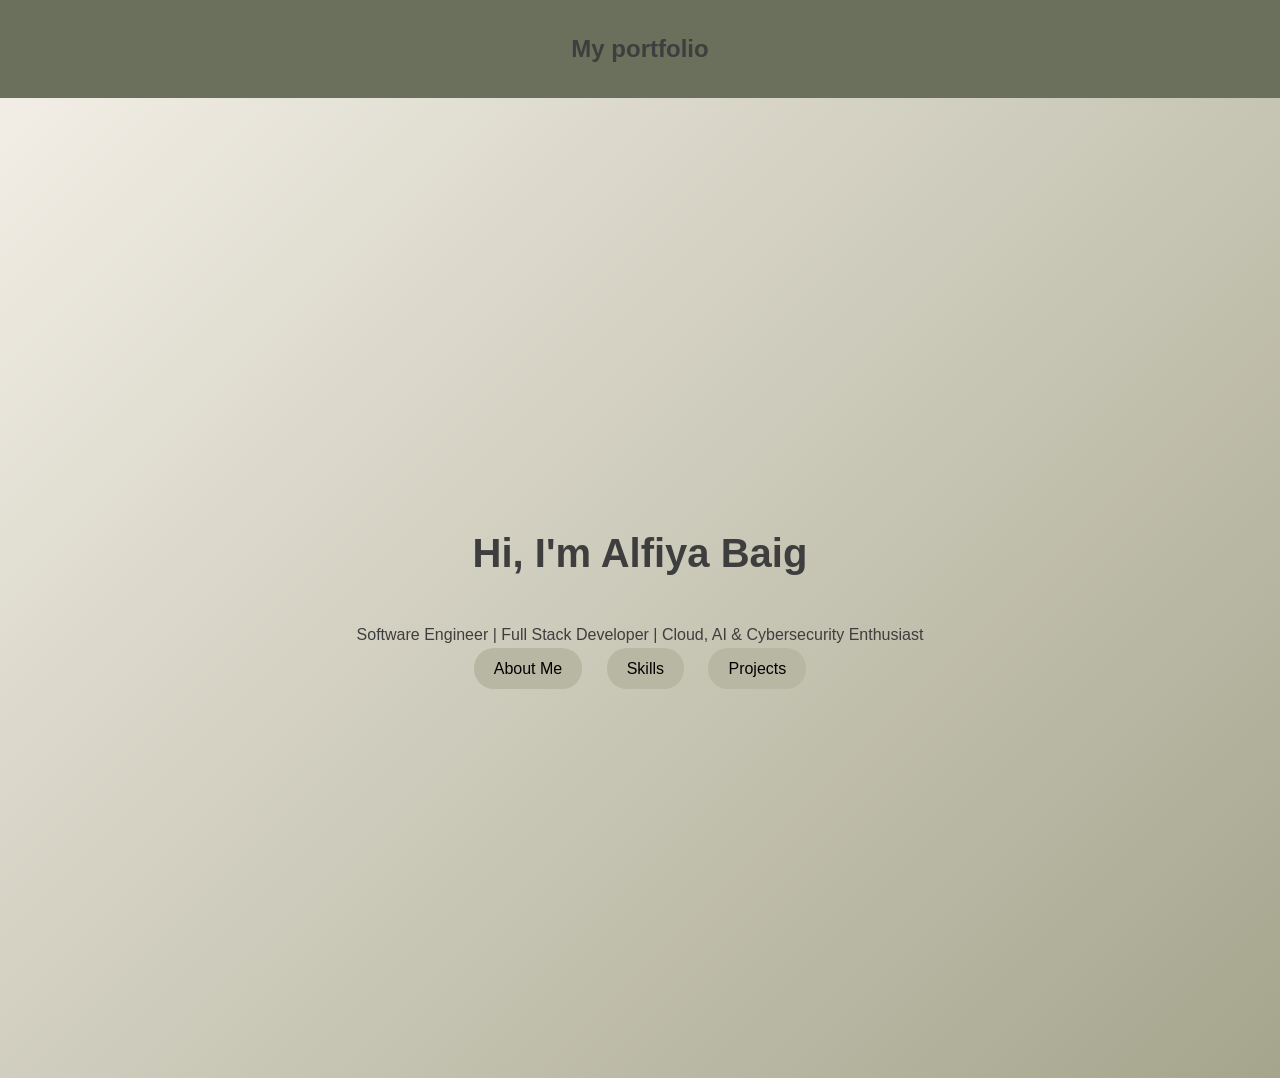
==== index.html @ 7e95692c "First commit" ====
<!DOCTYPE html>
<html lang="en">
<head>
<meta charset="UTF-8">
<meta name="viewport" content="width=device-width, initial-scale=1.0">
<title>Alfiya Baig</title>
<link rel="stylesheet" href="style.css">
</head>

<body class="landing">

<nav>
    <h2>My portfolio</h2>
</nav>

<section class="hero">
    <h1>Hi, I'm Alfiya Baig </h1>
    <p>Software Engineer | Full Stack Developer | Cloud, AI & Cybersecurity Enthusiast</p>

    <div class="buttons">
        <a href="about.html">About Me</a>
        <a href="skills.html">Skills</a>
        <a href="projects.html">Projects</a>
    </div>
</section>

</body>
</html>
---- style.css ----
body {
    margin: 0;
    font-family: Arial;
    background: #f5f1e9; /* beige */
    color: #3e3e3e;
}

/* NAV */
nav {
    background: #6b705c; /* sage green */
    padding: 15px;
    text-align: center;
}

nav a {
    color: white;
    text-decoration: none;
}

/* HERO */
.landing {
    background: linear-gradient(135deg, #f5f1e9, #a5a58d);
}

.hero {
    height: 100vh;
    display: flex;
    flex-direction: column;
    justify-content: center;
    align-items: center;
    text-align: center;

    color: #3e3e3e;
}

.hero h1 {
    font-size: 40px;
}

/* BUTTONS */
.buttons a {
    background: #b7b7a4;
    color: black;
    padding: 12px 20px;
    margin: 10px;
    border-radius: 20px;
    text-decoration: none;
}

/* SECTIONS */
section {
    padding: 40px;
}

/* CARDS */
.card {
    background: #ffe8d6; /* soft brown */
    padding: 20px;
    margin: 15px;
    border-radius: 10px;
}

/* RESPONSIVE */
@media (max-width: 768px) {
    .hero h1 {
        font-size: 24px;
    }
}
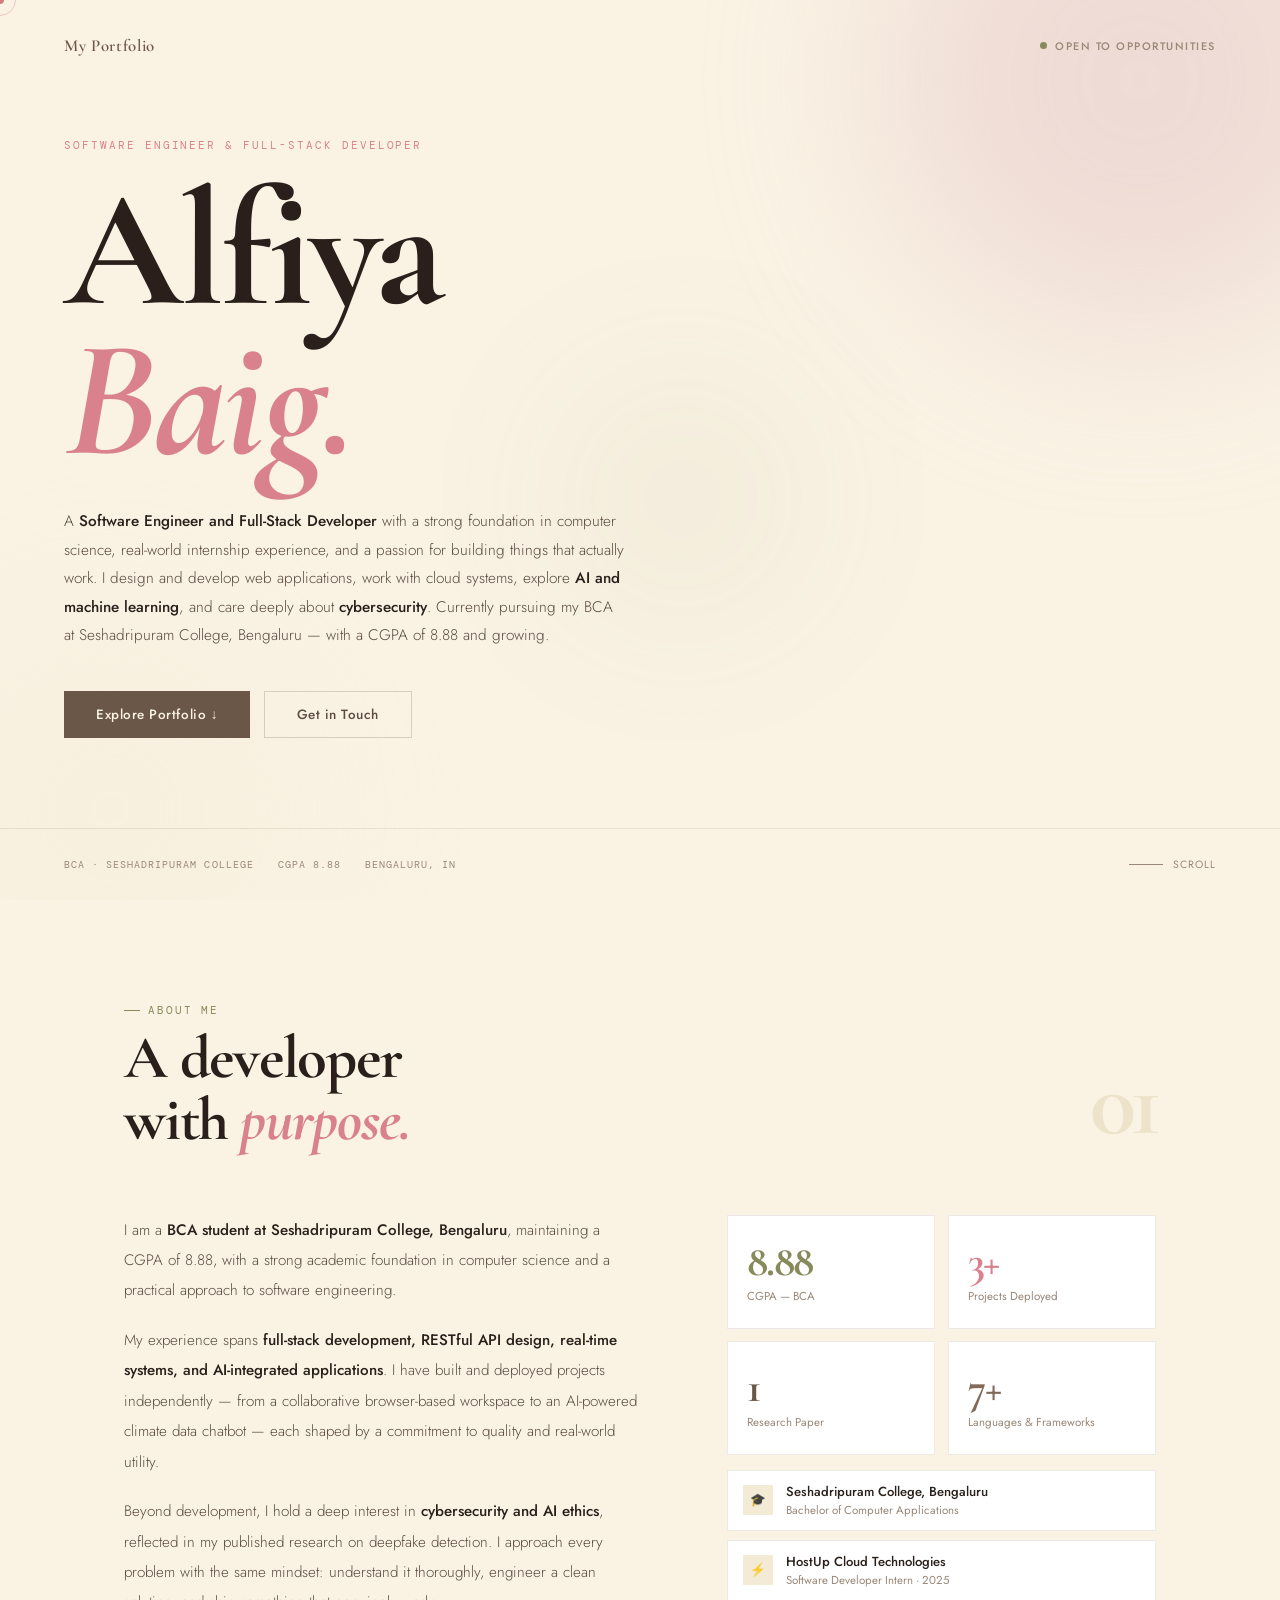
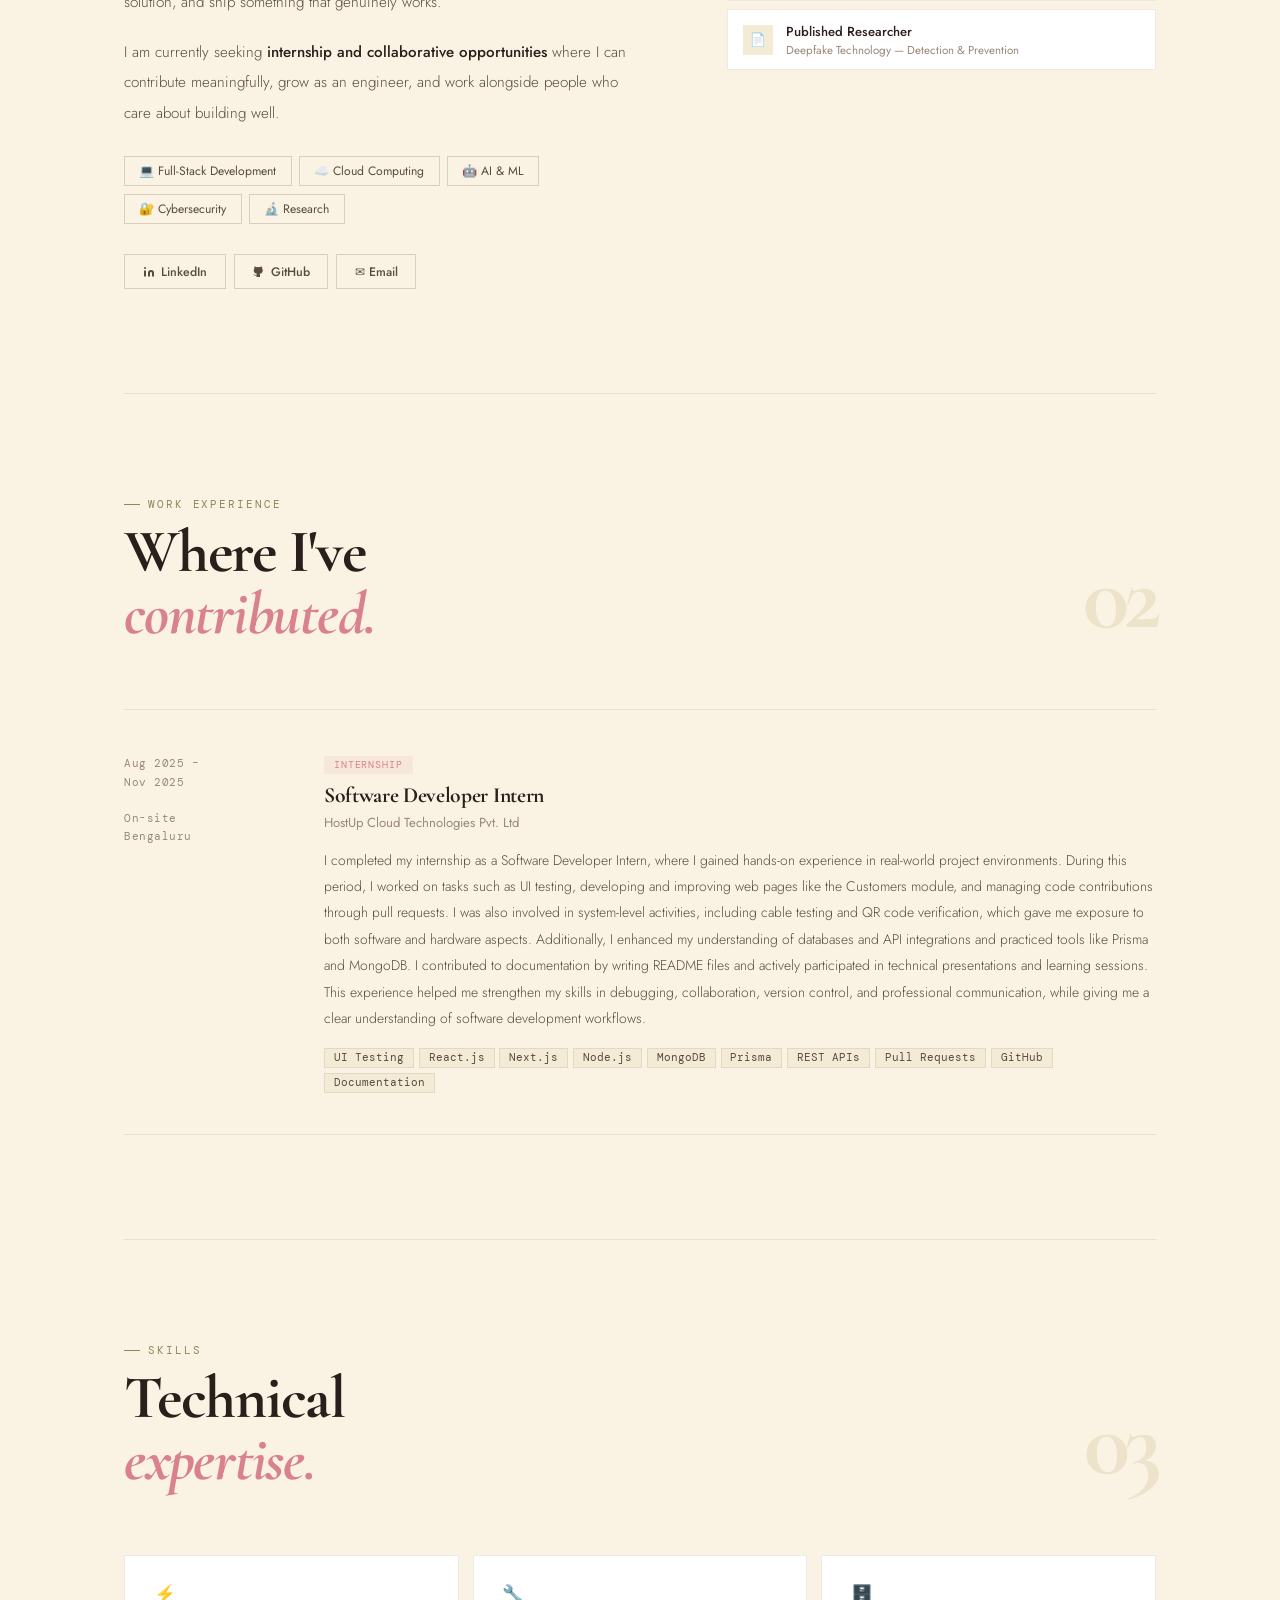
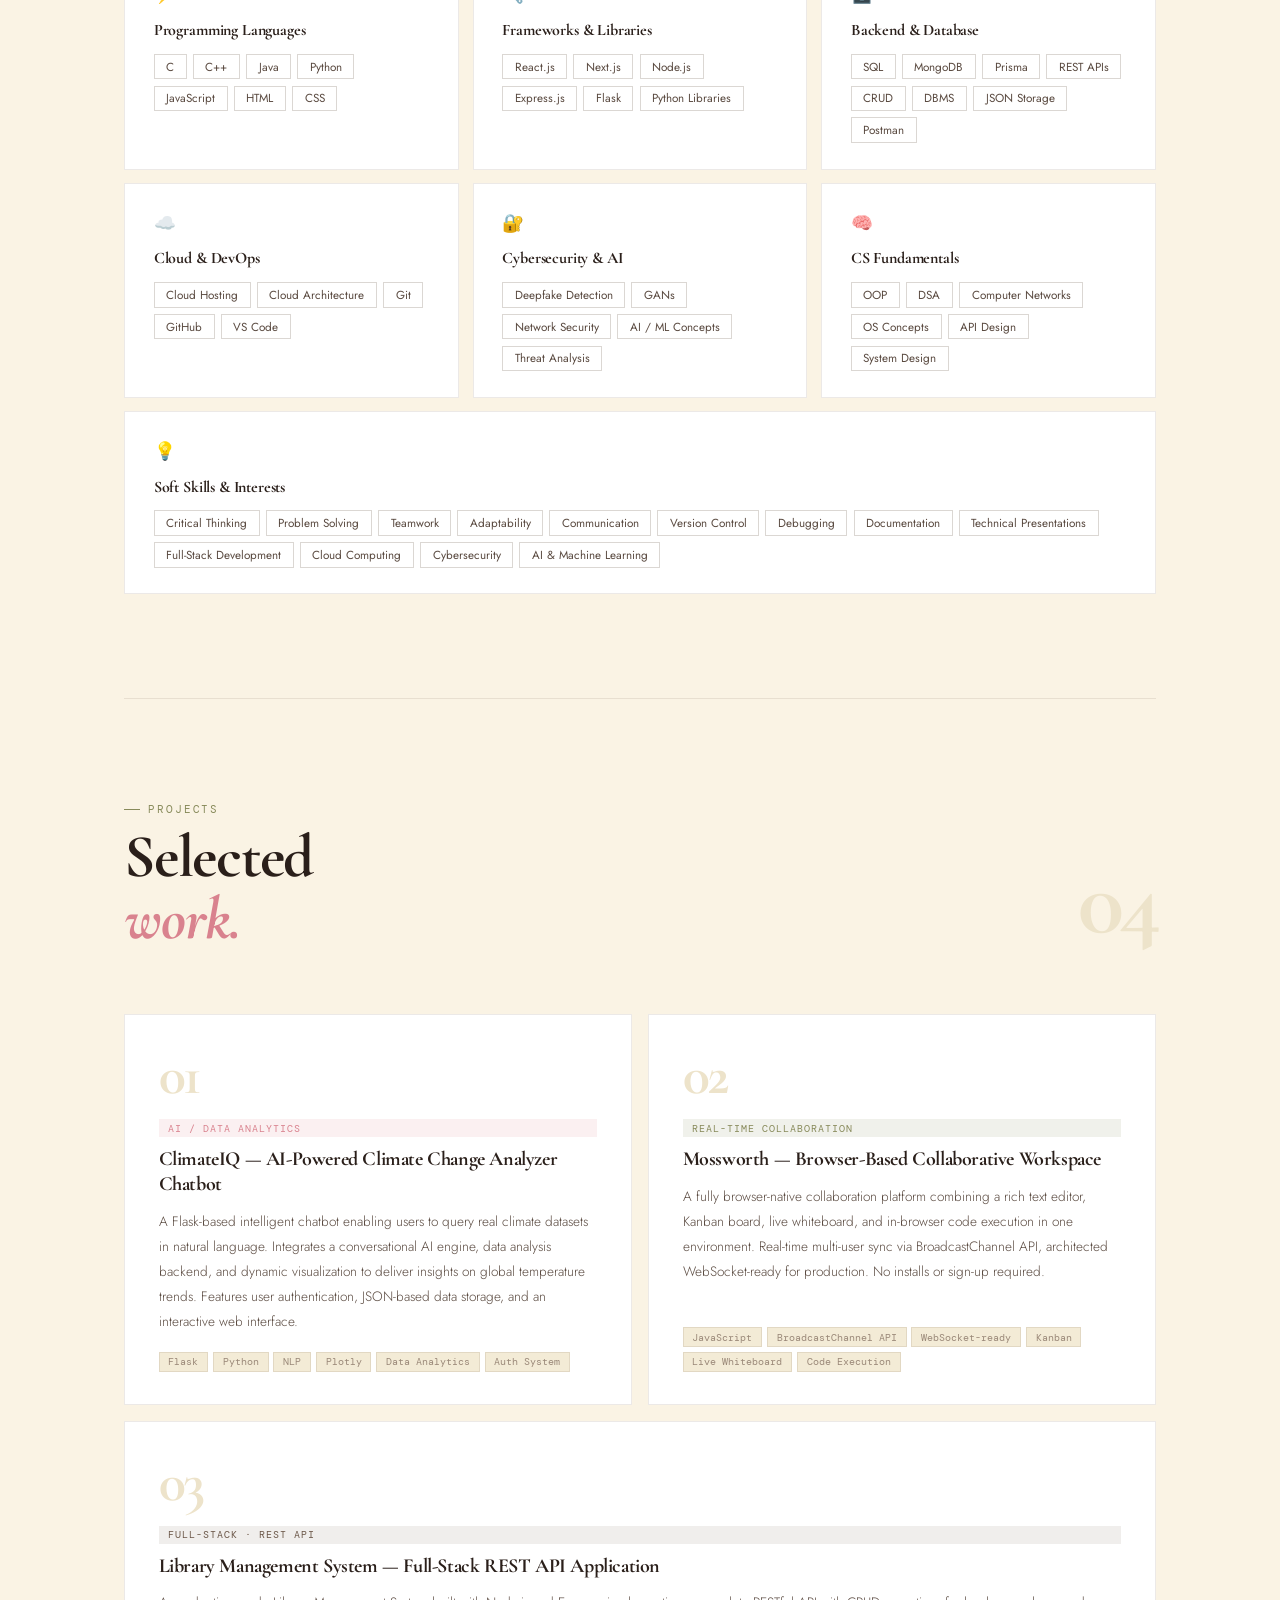
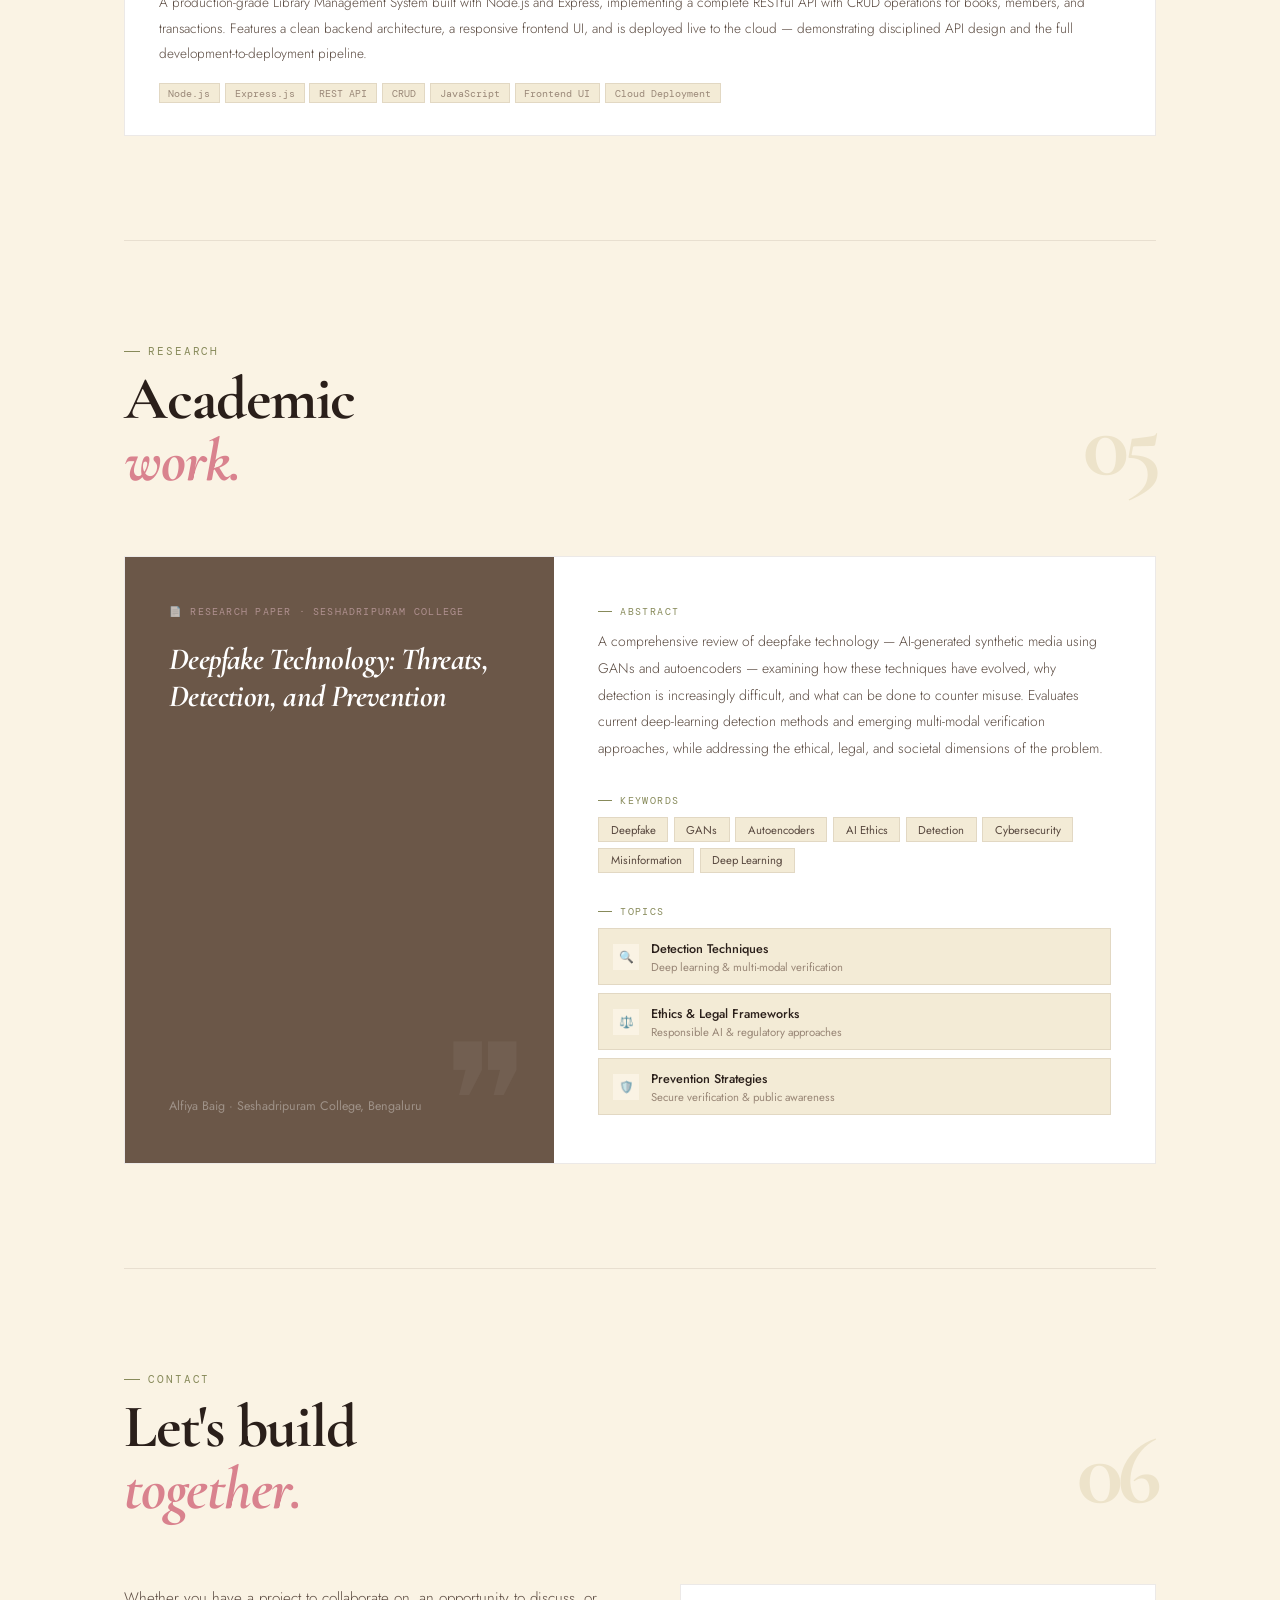
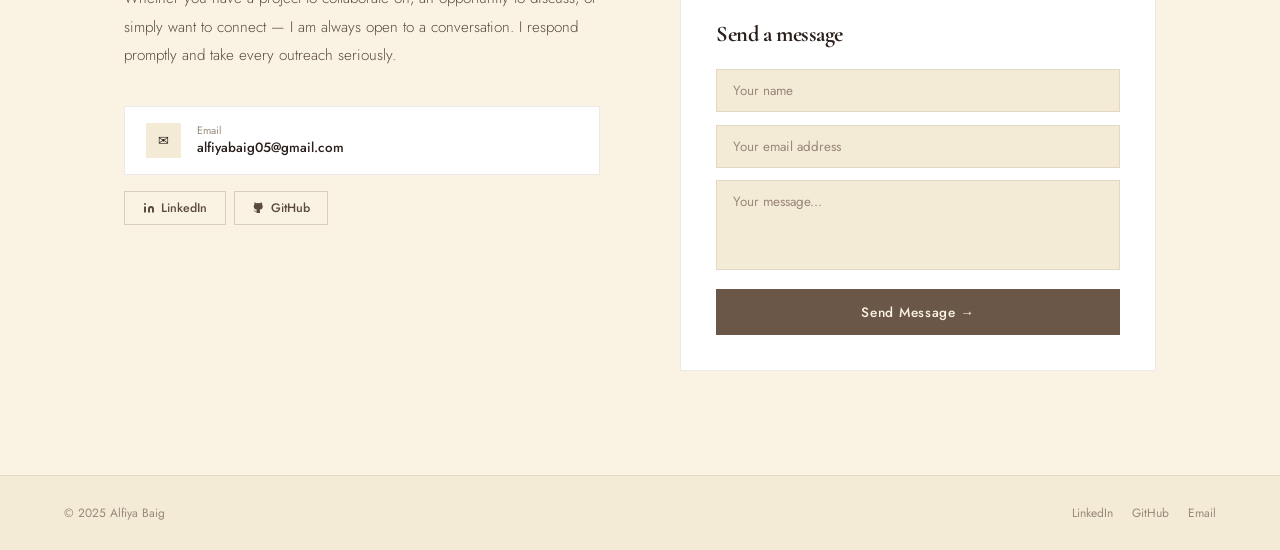
==== commit 7e379db8: "Update portfolio with new design" ====
--- a/index.html
+++ b/index.html
@@ -3,26 +3,381 @@
 <head>
 <meta charset="UTF-8">
 <meta name="viewport" content="width=device-width, initial-scale=1.0">
-<title>Alfiya Baig</title>
+<title>Alfiya Baig — Portfolio</title>
+<link href="https://fonts.googleapis.com/css2?family=Cormorant+Garamond:ital,wght@0,300;0,400;0,600;0,700;1,300;1,400;1,600&family=Jost:wght@300;400;500;600&family=DM+Mono:wght@400;500&display=swap" rel="stylesheet">
 <link rel="stylesheet" href="style.css">
+
 </head>
-
-<body class="landing">
-
-<nav>
-    <h2>My portfolio</h2>
+<body>
+
+<div id="cur"></div>
+<div id="cur-ring"></div>
+
+<!-- ════ LANDING ════ -->
+<section id="landing">
+  <div class="blob b1"></div>
+  <div class="blob b2"></div>
+  <div class="blob b3"></div>
+
+  <div class="land-bar">
+    <a href="#landing" class="land-logo">My Portfolio</a>
+    <div class="land-status"><span class="sdot"></span> Open to opportunities</div>
+  </div>
+
+  <div class="land-inner">
+    <div class="hero-eyebrow">Software Engineer &amp; Full-Stack Developer</div>
+
+    <h1 class="hero-name">
+      Alfiya<br><span class="it">Baig.</span>
+    </h1>
+
+    <p class="hero-intro">
+      A <strong>Software Engineer and Full-Stack Developer</strong> with a strong foundation in computer science, real-world internship experience, and a passion for building things that actually work. I design and develop web applications, work with cloud systems, explore <strong>AI and machine learning</strong>, and care deeply about <strong>cybersecurity</strong>. Currently pursuing my BCA at Seshadripuram College, Bengaluru — with a CGPA of 8.88 and growing.
+    </p>
+
+    <div class="hero-ctas">
+      <a href="#about" class="cta-fill">Explore Portfolio ↓</a>
+      <a href="#contact" class="cta-line">Get in Touch</a>
+    </div>
+  </div>
+
+  <div class="land-bottom">
+    <div class="lb-tags">
+      <span class="lb-tag">BCA · Seshadripuram College</span>
+      <span class="lb-tag">CGPA 8.88</span>
+      <span class="lb-tag">Bengaluru, IN</span>
+    </div>
+    <div class="scroll-cue"><div class="sc-line"></div> Scroll</div>
+  </div>
+</section>
+
+<!-- ════ NAV ════ -->
+<nav id="nav">
+  <a href="#landing" class="nav-logo">Alfiya <em>Baig</em></a>
+  <ul class="nav-ul">
+    <li><a href="#about">About</a></li>
+    <li><a href="#experience">Experience</a></li>
+    <li><a href="#skills">Skills</a></li>
+    <li><a href="#projects">Projects</a></li>
+    <li><a href="#research">Research</a></li>
+    <li><a href="#contact">Contact</a></li>
+  </ul>
 </nav>
 
-<section class="hero">
-    <h1>Hi, I'm Alfiya Baig </h1>
-    <p>Software Engineer | Full Stack Developer | Cloud, AI & Cybersecurity Enthusiast</p>
-
-    <div class="buttons">
-        <a href="about.html">About Me</a>
-        <a href="skills.html">Skills</a>
-        <a href="projects.html">Projects</a>
-    </div>
-</section>
+<div class="page">
+
+<!-- ── ABOUT ── -->
+<div class="wrap" id="about">
+  <div class="sh">
+    <div><div class="sh-tag">About Me</div><h2 class="sh-title rv">A developer<br>with <em>purpose.</em></h2></div>
+    <div class="sh-n rv d1">01</div>
+  </div>
+  <div class="about-grid">
+    <div class="rv d1">
+      <div class="about-text">
+        <p>I am a <strong>BCA student at Seshadripuram College, Bengaluru</strong>, maintaining a CGPA of 8.88, with a strong academic foundation in computer science and a practical approach to software engineering.</p>
+        <p>My experience spans <strong>full-stack development, RESTful API design, real-time systems, and AI-integrated applications</strong>. I have built and deployed projects independently — from a collaborative browser-based workspace to an AI-powered climate data chatbot — each shaped by a commitment to quality and real-world utility.</p>
+        <p>Beyond development, I hold a deep interest in <strong>cybersecurity and AI ethics</strong>, reflected in my published research on deepfake detection. I approach every problem with the same mindset: understand it thoroughly, engineer a clean solution, and ship something that genuinely works.</p>
+        <p>I am currently seeking <strong>internship and collaborative opportunities</strong> where I can contribute meaningfully, grow as an engineer, and work alongside people who care about building well.</p>
+      </div>
+      <div class="pill-row">
+        <span class="pill">💻 Full-Stack Development</span>
+        <span class="pill">☁️ Cloud Computing</span>
+        <span class="pill">🤖 AI &amp; ML</span>
+        <span class="pill">🔐 Cybersecurity</span>
+        <span class="pill">🔬 Research</span>
+      </div>
+      <div class="soc">
+        <a href="https://www.linkedin.com/in/alfiya-baig-411406347" target="_blank" rel="noopener">
+          <svg width="12" height="12" viewBox="0 0 24 24" fill="currentColor"><path d="M16 8a6 6 0 016 6v7h-4v-7a2 2 0 00-2-2 2 2 0 00-2 2v7h-4v-7a6 6 0 016-6zM2 9h4v12H2z"/><circle cx="4" cy="4" r="2"/></svg>
+          LinkedIn
+        </a>
+        <a href="https://github.com/alfiyabaig29" target="_blank" rel="noopener">
+          <svg width="12" height="12" viewBox="0 0 24 24" fill="currentColor"><path d="M9 19c-5 1.5-5-2.5-7-3m14 6v-3.87a3.37 3.37 0 00-.94-2.61c3.14-.35 6.44-1.54 6.44-7A5.44 5.44 0 0020 4.77 5.07 5.07 0 0019.91 1S18.73.65 16 2.48a13.38 13.38 0 00-7 0C6.27.65 5.09 1 5.09 1A5.07 5.07 0 005 4.77a5.44 5.44 0 00-1.5 3.78c0 5.42 3.3 6.61 6.44 7A3.37 3.37 0 009 18.13V22"/></svg>
+          GitHub
+        </a>
+        <a href="mailto:alfiyabaig05@gmail.com">✉ Email</a>
+      </div>
+    </div>
+    <div class="rv d2">
+      <div class="stat-grid">
+        <div class="sc"><div class="sc-n c1">8.88</div><div class="sc-l">CGPA — BCA</div></div>
+        <div class="sc"><div class="sc-n c2">3+</div><div class="sc-l">Projects Deployed</div></div>
+        <div class="sc"><div class="sc-n c3">1</div><div class="sc-l">Research Paper</div></div>
+        <div class="sc"><div class="sc-n c4">7+</div><div class="sc-l">Languages &amp; Frameworks</div></div>
+      </div>
+      <div class="info-list">
+        <div class="info-item"><div class="ii-ico">🎓</div><div><div class="ii-t">Seshadripuram College, Bengaluru</div><div class="ii-s">Bachelor of Computer Applications</div></div></div>
+        <div class="info-item"><div class="ii-ico">⚡</div><div><div class="ii-t">HostUp Cloud Technologies</div><div class="ii-s">Software Developer Intern · 2025</div></div></div>
+        <div class="info-item"><div class="ii-ico">📄</div><div><div class="ii-t">Published Researcher</div><div class="ii-s">Deepfake Technology — Detection &amp; Prevention</div></div></div>
+      </div>
+    </div>
+  </div>
+</div>
+
+<div class="hr"><div class="hr-line"></div></div>
+
+<!-- ── EXPERIENCE ── -->
+<div class="wrap" id="experience">
+  <div class="sh">
+    <div><div class="sh-tag">Work Experience</div><h2 class="sh-title rv">Where I've<br><em>contributed.</em></h2></div>
+    <div class="sh-n rv d1">02</div>
+  </div>
+  <div class="exp-list">
+    <div class="exp rv d1">
+      <div class="exp-date">Aug 2025 –<br>Nov 2025<br><br>On-site<br>Bengaluru</div>
+      <div>
+        <span class="exp-badge">Internship</span>
+        <div class="exp-title">Software Developer Intern</div>
+        <div class="exp-co">HostUp Cloud Technologies Pvt. Ltd</div>
+        <p class="exp-desc">I completed my internship as a Software Developer Intern, where I gained hands-on experience in real-world project environments. During this period, I worked on tasks such as UI testing, developing and improving web pages like the Customers module, and managing code contributions through pull requests. I was also involved in system-level activities, including cable testing and QR code verification, which gave me exposure to both software and hardware aspects. Additionally, I enhanced my understanding of databases and API integrations and practiced tools like Prisma and MongoDB. I contributed to documentation by writing README files and actively participated in technical presentations and learning sessions. This experience helped me strengthen my skills in debugging, collaboration, version control, and professional communication, while giving me a clear understanding of software development workflows.</p>
+        <div class="exp-tags">
+          <span class="etag">UI Testing</span><span class="etag">React.js</span>
+          <span class="etag">Next.js</span><span class="etag">Node.js</span>
+          <span class="etag">MongoDB</span><span class="etag">Prisma</span>
+          <span class="etag">REST APIs</span><span class="etag">Pull Requests</span>
+          <span class="etag">GitHub</span><span class="etag">Documentation</span>
+        </div>
+      </div>
+    </div>
+  </div>
+</div>
+
+<div class="hr"><div class="hr-line"></div></div>
+
+<!-- ── SKILLS — bento ── -->
+<div class="wrap" id="skills">
+  <div class="sh">
+    <div><div class="sh-tag">Skills</div><h2 class="sh-title rv">Technical<br><em>expertise.</em></h2></div>
+    <div class="sh-n rv d1">03</div>
+  </div>
+
+  <div class="skills-bento rv d1">
+
+    <div class="sk-card a1">
+      <span class="sk-ico2">⚡</span>
+      <div class="sk-nm2">Programming Languages</div>
+      <div class="sk-pills2">
+        <span class="skp2">C</span><span class="skp2">C++</span><span class="skp2">Java</span>
+        <span class="skp2">Python</span><span class="skp2">JavaScript</span>
+        <span class="skp2">HTML</span><span class="skp2">CSS</span>
+      </div>
+    </div>
+
+    <div class="sk-card a2">
+      <span class="sk-ico2">🔧</span>
+      <div class="sk-nm2">Frameworks &amp; Libraries</div>
+      <div class="sk-pills2">
+        <span class="skp2">React.js</span><span class="skp2">Next.js</span>
+        <span class="skp2">Node.js</span><span class="skp2">Express.js</span>
+        <span class="skp2">Flask</span><span class="skp2">Python Libraries</span>
+      </div>
+    </div>
+
+    <div class="sk-card a3">
+      <span class="sk-ico2">🗄️</span>
+      <div class="sk-nm2">Backend &amp; Database</div>
+      <div class="sk-pills2">
+        <span class="skp2">SQL</span><span class="skp2">MongoDB</span>
+        <span class="skp2">Prisma</span><span class="skp2">REST APIs</span>
+        <span class="skp2">CRUD</span><span class="skp2">DBMS</span>
+        <span class="skp2">JSON Storage</span><span class="skp2">Postman</span>
+      </div>
+    </div>
+
+    <div class="sk-card a4">
+      <span class="sk-ico2">☁️</span>
+      <div class="sk-nm2">Cloud &amp; DevOps</div>
+      <div class="sk-pills2">
+        <span class="skp2">Cloud Hosting</span>
+        <span class="skp2">Cloud Architecture</span>
+        <span class="skp2">Git</span><span class="skp2">GitHub</span>
+        <span class="skp2">VS Code</span>
+      </div>
+    </div>
+
+    <div class="sk-card a5">
+      <span class="sk-ico2">🔐</span>
+      <div class="sk-nm2">Cybersecurity &amp; AI</div>
+      <div class="sk-pills2">
+        <span class="skp2">Deepfake Detection</span>
+        <span class="skp2">GANs</span>
+        <span class="skp2">Network Security</span>
+        <span class="skp2">AI / ML Concepts</span>
+        <span class="skp2">Threat Analysis</span>
+      </div>
+    </div>
+
+    <div class="sk-card a6">
+      <span class="sk-ico2">🧠</span>
+      <div class="sk-nm2">CS Fundamentals</div>
+      <div class="sk-pills2">
+        <span class="skp2">OOP</span><span class="skp2">DSA</span>
+        <span class="skp2">Computer Networks</span>
+        <span class="skp2">OS Concepts</span>
+        <span class="skp2">API Design</span>
+        <span class="skp2">System Design</span>
+      </div>
+    </div>
+
+    <div class="sk-card a7 wide3">
+      <span class="sk-ico2">💡</span>
+      <div class="sk-nm2">Soft Skills &amp; Interests</div>
+      <div class="sk-pills2">
+        <span class="skp2">Critical Thinking</span>
+        <span class="skp2">Problem Solving</span>
+        <span class="skp2">Teamwork</span>
+        <span class="skp2">Adaptability</span>
+        <span class="skp2">Communication</span>
+        <span class="skp2">Version Control</span>
+        <span class="skp2">Debugging</span>
+        <span class="skp2">Documentation</span>
+        <span class="skp2">Technical Presentations</span>
+        <span class="skp2">Full-Stack Development</span>
+        <span class="skp2">Cloud Computing</span>
+        <span class="skp2">Cybersecurity</span>
+        <span class="skp2">AI &amp; Machine Learning</span>
+      </div>
+    </div>
+
+  </div>
+</div>
+
+<div class="hr"><div class="hr-line"></div></div>
+
+<!-- ── PROJECTS ── -->
+<div class="wrap" id="projects">
+  <div class="sh">
+    <div><div class="sh-tag">Projects</div><h2 class="sh-title rv">Selected<br><em>work.</em></h2></div>
+    <div class="sh-n rv d1">04</div>
+  </div>
+  <div class="proj-grid">
+
+    <div class="proj-card p1 rv d1">
+      <div class="proj-num">01</div>
+      <span class="proj-badge pb-ai">AI / Data Analytics</span>
+      <div class="proj-title">ClimateIQ — AI-Powered Climate Change Analyzer Chatbot</div>
+      <p class="proj-desc">A Flask-based intelligent chatbot enabling users to query real climate datasets in natural language. Integrates a conversational AI engine, data analysis backend, and dynamic visualization to deliver insights on global temperature trends. Features user authentication, JSON-based data storage, and an interactive web interface.</p>
+      <div class="proj-techs">
+        <span class="ptag">Flask</span><span class="ptag">Python</span><span class="ptag">NLP</span>
+        <span class="ptag">Plotly</span><span class="ptag">Data Analytics</span><span class="ptag">Auth System</span>
+      </div>
+    </div>
+
+    <div class="proj-card p2 rv d2">
+      <div class="proj-num">02</div>
+      <span class="proj-badge pb-col">Real-Time Collaboration</span>
+      <div class="proj-title">Mossworth — Browser-Based Collaborative Workspace</div>
+      <p class="proj-desc">A fully browser-native collaboration platform combining a rich text editor, Kanban board, live whiteboard, and in-browser code execution in one environment. Real-time multi-user sync via BroadcastChannel API, architected WebSocket-ready for production. No installs or sign-up required.</p>
+      <div class="proj-techs">
+        <span class="ptag">JavaScript</span><span class="ptag">BroadcastChannel API</span>
+        <span class="ptag">WebSocket-ready</span><span class="ptag">Kanban</span>
+        <span class="ptag">Live Whiteboard</span><span class="ptag">Code Execution</span>
+      </div>
+    </div>
+
+    <div class="proj-card p3 full rv d3">
+      <div class="proj-num">03</div>
+      <span class="proj-badge pb-full">Full-Stack · REST API</span>
+      <div class="proj-title">Library Management System — Full-Stack REST API Application</div>
+      <p class="proj-desc">A production-grade Library Management System built with Node.js and Express, implementing a complete RESTful API with CRUD operations for books, members, and transactions. Features a clean backend architecture, a responsive frontend UI, and is deployed live to the cloud — demonstrating disciplined API design and the full development-to-deployment pipeline.</p>
+      <div class="proj-techs">
+        <span class="ptag">Node.js</span><span class="ptag">Express.js</span>
+        <span class="ptag">REST API</span><span class="ptag">CRUD</span>
+        <span class="ptag">JavaScript</span><span class="ptag">Frontend UI</span>
+        <span class="ptag">Cloud Deployment</span>
+      </div>
+    </div>
+
+  </div>
+</div>
+
+<div class="hr"><div class="hr-line"></div></div>
+
+<!-- ── RESEARCH ── -->
+<div class="wrap" id="research">
+  <div class="sh">
+    <div><div class="sh-tag">Research</div><h2 class="sh-title rv">Academic<br><em>work.</em></h2></div>
+    <div class="sh-n rv d1">05</div>
+  </div>
+  <div class="paper rv d1">
+    <div class="paper-l">
+      <div>
+        <div class="p-venue">📄 Research Paper · Seshadripuram College</div>
+        <div class="p-title">Deepfake Technology: Threats, Detection, and Prevention</div>
+      </div>
+      <div class="p-auth">Alfiya Baig · Seshadripuram College, Bengaluru</div>
+    </div>
+    <div class="paper-r">
+      <div class="pr-lbl">Abstract</div>
+      <p class="pr-abs">A comprehensive review of deepfake technology — AI-generated synthetic media using GANs and autoencoders — examining how these techniques have evolved, why detection is increasingly difficult, and what can be done to counter misuse. Evaluates current deep-learning detection methods and emerging multi-modal verification approaches, while addressing the ethical, legal, and societal dimensions of the problem.</p>
+      <div class="pr-lbl">Keywords</div>
+      <div class="pr-kws">
+        <span class="pkw">Deepfake</span><span class="pkw">GANs</span>
+        <span class="pkw">Autoencoders</span><span class="pkw">AI Ethics</span>
+        <span class="pkw">Detection</span><span class="pkw">Cybersecurity</span>
+        <span class="pkw">Misinformation</span><span class="pkw">Deep Learning</span>
+      </div>
+      <div class="pr-lbl">Topics</div>
+      <div class="topics">
+        <div class="topic"><div class="topic-ico">🔍</div><div><div class="topic-t">Detection Techniques</div><div class="topic-s">Deep learning &amp; multi-modal verification</div></div></div>
+        <div class="topic"><div class="topic-ico">⚖️</div><div><div class="topic-t">Ethics &amp; Legal Frameworks</div><div class="topic-s">Responsible AI &amp; regulatory approaches</div></div></div>
+        <div class="topic"><div class="topic-ico">🛡️</div><div><div class="topic-t">Prevention Strategies</div><div class="topic-s">Secure verification &amp; public awareness</div></div></div>
+      </div>
+    </div>
+  </div>
+</div>
+
+<div class="hr"><div class="hr-line"></div></div>
+
+<!-- ── CONTACT ── -->
+<div class="wrap" id="contact">
+  <div class="sh">
+    <div><div class="sh-tag">Contact</div><h2 class="sh-title rv">Let's build<br><em>together.</em></h2></div>
+    <div class="sh-n rv d1">06</div>
+  </div>
+  <div class="contact-split">
+    <div class="rv d1">
+      <p class="c-intro">Whether you have a project to collaborate on, an opportunity to discuss, or simply want to connect — I am always open to a conversation. I respond promptly and take every outreach seriously.</p>
+      <div class="c-ebox"><div class="cico">✉</div><div><div class="c-lbl">Email</div><div class="c-val">alfiyabaig05@gmail.com</div></div></div>
+      <div class="soc" style="margin-top:0">
+        <a href="https://www.linkedin.com/in/alfiya-baig-411406347" target="_blank" rel="noopener">
+          <svg width="12" height="12" viewBox="0 0 24 24" fill="currentColor"><path d="M16 8a6 6 0 016 6v7h-4v-7a2 2 0 00-2-2 2 2 0 00-2 2v7h-4v-7a6 6 0 016-6zM2 9h4v12H2z"/><circle cx="4" cy="4" r="2"/></svg>
+          LinkedIn
+        </a>
+        <a href="https://github.com/alfiyabaig29" target="_blank" rel="noopener">
+          <svg width="12" height="12" viewBox="0 0 24 24" fill="currentColor"><path d="M9 19c-5 1.5-5-2.5-7-3m14 6v-3.87a3.37 3.37 0 00-.94-2.61c3.14-.35 6.44-1.54 6.44-7A5.44 5.44 0 0020 4.77 5.07 5.07 0 0019.91 1S18.73.65 16 2.48a13.38 13.38 0 00-7 0C6.27.65 5.09 1 5.09 1A5.07 5.07 0 005 4.77a5.44 5.44 0 00-1.5 3.78c0 5.42 3.3 6.61 6.44 7A3.37 3.37 0 009 18.13V22"/></svg>
+          GitHub
+        </a>
+      </div>
+    </div>
+    <div class="cf rv d2">
+      <div class="cf-ttl">Send a message</div>
+      <div class="cf-row"><input class="cfi" type="text" id="cfn" placeholder="Your name"></div>
+      <div class="cf-row"><input class="cfi" type="email" id="cfe" placeholder="Your email address"></div>
+      <div class="cf-row"><textarea class="cfi" id="cfm" placeholder="Your message..."></textarea></div>
+      <button class="btn-send" onclick="
+        const n=document.getElementById('cfn').value;
+        const e=document.getElementById('cfe').value;
+        const m=document.getElementById('cfm').value;
+        window.location.href='mailto:alfiyabaig05@gmail.com?subject=Portfolio Enquiry from '+encodeURIComponent(n)+'&body='+encodeURIComponent(m+'\n\nFrom: '+e);
+      ">Send Message →</button>
+    </div>
+  </div>
+</div>
+
+</div>
+
+<footer>
+  <span>© 2025 Alfiya Baig</span>
+  <div style="display:flex;gap:1.2rem">
+    <a href="https://www.linkedin.com/in/alfiya-baig-411406347" target="_blank" rel="noopener">LinkedIn</a>
+    <a href="https://github.com/alfiyabaig29" target="_blank" rel="noopener">GitHub</a>
+    <a href="mailto:alfiyabaig05@gmail.com">Email</a>
+  </div>
+</footer>
+
+<script src="script.js"></script>
 
 </body>
 </html>
--- a/style.css
+++ b/style.css
@@ -1,68 +1,311 @@
-body {
-    margin: 0;
-    font-family: Arial;
-    background: #f5f1e9; /* beige */
-    color: #3e3e3e;
-}
-
-/* NAV */
-nav {
-    background: #6b705c; /* sage green */
-    padding: 15px;
-    text-align: center;
-}
-
-nav a {
-    color: white;
-    text-decoration: none;
-}
-
-/* HERO */
-.landing {
-    background: linear-gradient(135deg, #f5f1e9, #a5a58d);
-}
-
-.hero {
-    height: 100vh;
-    display: flex;
-    flex-direction: column;
-    justify-content: center;
-    align-items: center;
-    text-align: center;
-
-    color: #3e3e3e;
-}
-
-.hero h1 {
-    font-size: 40px;
-}
-
-/* BUTTONS */
-.buttons a {
-    background: #b7b7a4;
-    color: black;
-    padding: 12px 20px;
-    margin: 10px;
-    border-radius: 20px;
-    text-decoration: none;
-}
-
-/* SECTIONS */
-section {
-    padding: 40px;
-}
-
-/* CARDS */
-.card {
-    background: #ffe8d6; /* soft brown */
-    padding: 20px;
-    margin: 15px;
-    border-radius: 10px;
-}
-
-/* RESPONSIVE */
-@media (max-width: 768px) {
-    .hero h1 {
-        font-size: 24px;
-    }
+*,*::before,*::after{box-sizing:border-box;margin:0;padding:0}
+
+:root{
+  --rose:#d9828e;
+  --blush:#deb8c0;
+  --ivory:#faf3e4;
+  --ivory2:#f3ebd6;
+  --ivory3:#ede3ca;
+  --olive:#878a5a;
+  --olive2:#9d9f6a;
+  --brown:#6b5748;
+  --brown2:#826a5a;
+  --ink:#2a1f1a;
+  --ink2:#5a4a40;
+  --ink3:#9a8878;
+  --bd:rgba(107,87,72,.13);
+  --bd2:rgba(107,87,72,.24);
+  --surface:#ffffff;
+}
+
+html{scroll-behavior:smooth}
+body{font-family:'Jost',sans-serif;background:var(--ivory);color:var(--ink);overflow-x:hidden;cursor:none}
+
+/* ── CURSOR ── */
+#cur{position:fixed;top:0;left:0;width:8px;height:8px;background:var(--rose);border-radius:50%;pointer-events:none;z-index:9999;transform:translate(-50%,-50%);mix-blend-mode:multiply}
+#cur-ring{position:fixed;top:0;left:0;width:32px;height:32px;border:1.5px solid var(--rose);border-radius:50%;pointer-events:none;z-index:9998;transform:translate(-50%,-50%);opacity:.4}
+
+/* ── LANDING ── */
+#landing{
+  min-height:100vh;
+  display:grid;grid-template-rows:1fr auto;
+  background:var(--ivory);position:relative;overflow:hidden;
+}
+.blob{position:absolute;border-radius:50%;pointer-events:none;filter:blur(90px);opacity:.4}
+.b1{width:520px;height:520px;background:var(--blush);top:-180px;right:-120px;animation:bd 16s ease-in-out infinite alternate}
+.b2{width:380px;height:380px;background:var(--ivory2);bottom:-100px;left:-80px;animation:bd 20s ease-in-out infinite alternate-reverse}
+.b3{width:240px;height:240px;background:rgba(135,138,90,.22);top:42%;left:44%;animation:bd 13s ease-in-out infinite alternate}
+@keyframes bd{from{transform:scale(1) translate(0,0)}to{transform:scale(1.1) translate(28px,18px)}}
+
+.land-bar{
+  position:absolute;top:0;left:0;right:0;
+  padding:2.2rem 5vw;
+  display:flex;justify-content:space-between;align-items:center;z-index:10;
+}
+.land-logo{
+  font-family:'Cormorant Garamond',serif;font-weight:600;
+  font-size:1.05rem;color:var(--brown);
+  letter-spacing:.04em;text-decoration:none;
+}
+.land-status{
+  display:flex;align-items:center;gap:.5rem;
+  font-size:.68rem;letter-spacing:.14em;text-transform:uppercase;
+  color:var(--ink3);font-weight:500;
+}
+.sdot{width:7px;height:7px;background:var(--olive);border-radius:50%;animation:sp 2.8s ease infinite}
+@keyframes sp{0%,100%{box-shadow:0 0 0 0 rgba(135,138,90,.55)}50%{box-shadow:0 0 0 7px rgba(135,138,90,0)}}
+
+.land-inner{
+  display:flex;flex-direction:column;
+  justify-content:center;
+  padding:7rem 5vw 4rem;
+  position:relative;z-index:5;
+}
+.hero-eyebrow{
+  font-family:'DM Mono',monospace;font-size:.68rem;
+  letter-spacing:.18em;text-transform:uppercase;
+  color:var(--rose);margin-bottom:1.5rem;
+  animation:up .8s ease .1s both;
+}
+.hero-name{
+  font-family:'Cormorant Garamond',serif;font-weight:700;
+  font-size:clamp(5.5rem,13vw,14rem);
+  line-height:.9;letter-spacing:-.02em;color:var(--ink);
+  margin-bottom:2rem;animation:up .8s ease .25s both;
+}
+.hero-name .it{font-style:italic;color:var(--rose)}
+
+/* hero intro para */
+.hero-intro{
+  max-width:560px;
+  font-size:.96rem;color:var(--ink2);
+  font-weight:300;line-height:1.85;
+  margin-bottom:2.6rem;
+  animation:up .8s ease .4s both;
+}
+.hero-intro strong{color:var(--ink);font-weight:500}
+
+.hero-ctas{display:flex;gap:.85rem;flex-wrap:wrap;animation:up .8s ease .55s both}
+.cta-fill{
+  display:inline-flex;align-items:center;gap:.5rem;
+  padding:.82rem 2rem;background:var(--brown);color:var(--ivory);
+  font-family:'Jost',sans-serif;font-size:.84rem;font-weight:500;
+  letter-spacing:.04em;text-decoration:none;border:none;cursor:pointer;transition:background .22s;
+}
+.cta-fill:hover{background:var(--rose)}
+.cta-line{
+  display:inline-flex;align-items:center;gap:.5rem;
+  padding:.82rem 2rem;background:transparent;color:var(--ink2);
+  font-family:'Jost',sans-serif;font-size:.84rem;font-weight:500;
+  letter-spacing:.04em;text-decoration:none;border:1.5px solid var(--bd2);cursor:pointer;transition:all .22s;
+}
+.cta-line:hover{border-color:var(--brown);color:var(--brown)}
+
+.land-bottom{
+  position:relative;z-index:5;padding:1.75rem 5vw;
+  border-top:1px solid var(--bd);
+  display:flex;justify-content:space-between;align-items:center;
+}
+.lb-tags{display:flex;gap:1.5rem}
+.lb-tag{font-family:'DM Mono',monospace;font-size:.64rem;letter-spacing:.1em;text-transform:uppercase;color:var(--ink3)}
+.scroll-cue{display:flex;align-items:center;gap:.6rem;font-size:.66rem;letter-spacing:.1em;text-transform:uppercase;color:var(--ink3)}
+.sc-line{width:34px;height:1px;background:var(--ink3)}
+
+@keyframes up{from{opacity:0;transform:translateY(24px)}to{opacity:1;transform:translateY(0)}}
+
+/* ── NAV ── */
+#nav{
+  position:fixed;top:0;left:0;right:0;z-index:500;
+  padding:1.1rem 5vw;
+  display:flex;justify-content:space-between;align-items:center;
+  background:rgba(250,243,228,.96);backdrop-filter:blur(18px);
+  border-bottom:1px solid var(--bd);
+  transform:translateY(-110%);transition:transform .38s cubic-bezier(.4,0,.2,1);
+}
+#nav.show{transform:translateY(0)}
+.nav-logo{font-family:'Cormorant Garamond',serif;font-weight:700;font-size:1.1rem;color:var(--ink);text-decoration:none;letter-spacing:-.01em}
+.nav-logo em{font-style:italic;color:var(--rose)}
+.nav-ul{display:flex;gap:.1rem;list-style:none}
+.nav-ul a{font-size:.79rem;font-weight:500;color:var(--ink2);text-decoration:none;padding:.38rem .9rem;letter-spacing:.02em;transition:color .18s}
+.nav-ul a:hover,.nav-ul a.on{color:var(--rose)}
+
+/* ── SHARED ── */
+.page{background:var(--ivory)}
+.wrap{max-width:1160px;margin:0 auto;padding:6.5rem 5vw}
+.hr{max-width:1160px;margin:0 auto;padding:0 5vw}
+.hr-line{height:1px;background:var(--bd)}
+
+.sh{display:flex;justify-content:space-between;align-items:flex-end;margin-bottom:4rem;gap:2rem}
+.sh-tag{font-family:'DM Mono',monospace;font-size:.66rem;letter-spacing:.18em;text-transform:uppercase;color:var(--olive);margin-bottom:.6rem;display:flex;align-items:center;gap:.5rem}
+.sh-tag::before{content:'';width:16px;height:1px;background:var(--olive)}
+.sh-title{font-family:'Cormorant Garamond',serif;font-weight:700;font-size:clamp(2.4rem,5vw,3.8rem);line-height:1.02;letter-spacing:-.02em;color:var(--ink)}
+.sh-title em{font-style:italic;color:var(--rose)}
+.sh-n{font-family:'Cormorant Garamond',serif;font-weight:700;font-size:6rem;line-height:1;color:var(--ivory3);letter-spacing:-.06em;user-select:none;flex-shrink:0}
+
+.rv{opacity:0;transform:translateY(22px);transition:opacity .6s ease,transform .6s ease}
+.rv.in{opacity:1;transform:translateY(0)}
+.d1{transition-delay:.07s}.d2{transition-delay:.14s}.d3{transition-delay:.21s}.d4{transition-delay:.28s}
+
+/* ── ABOUT ── */
+.about-grid{display:grid;grid-template-columns:1.2fr 1fr;gap:5.5rem;align-items:start}
+.about-text p{font-size:.95rem;color:var(--ink2);line-height:2;font-weight:300;margin-bottom:1.2rem}
+.about-text p strong{color:var(--ink);font-weight:500}
+.about-text p:last-child{margin-bottom:0}
+.pill-row{display:flex;flex-wrap:wrap;gap:.45rem;margin-top:1.75rem}
+.pill{display:inline-flex;align-items:center;gap:.38rem;padding:.32rem .9rem;border:1.5px solid var(--bd2);font-size:.76rem;color:var(--ink2);transition:all .18s}
+.pill:hover{border-color:var(--rose);color:var(--rose)}
+.soc{display:flex;gap:.5rem;margin-top:1.9rem}
+.soc a{display:inline-flex;align-items:center;gap:.4rem;padding:.46rem 1.1rem;border:1.5px solid var(--bd2);font-size:.77rem;font-weight:500;color:var(--ink2);text-decoration:none;transition:all .18s}
+.soc a:hover{border-color:var(--rose);color:var(--rose)}
+.stat-grid{display:grid;grid-template-columns:1fr 1fr;gap:.8rem}
+.sc{background:var(--surface);border:1px solid var(--bd);padding:1.5rem 1.2rem;transition:all .22s}
+.sc:hover{border-color:var(--blush);transform:translateY(-2px);box-shadow:0 6px 24px rgba(107,87,72,.07)}
+.sc-n{font-family:'Cormorant Garamond',serif;font-weight:700;font-size:2.7rem;line-height:1;letter-spacing:-.04em;margin-bottom:.3rem}
+.c1{color:var(--olive)}.c2{color:var(--rose)}.c3{color:var(--brown)}.c4{color:var(--brown2)}
+.sc-l{font-size:.72rem;color:var(--ink3)}
+.info-list{display:flex;flex-direction:column;gap:.55rem;margin-top:.9rem}
+.info-item{display:flex;align-items:center;gap:.8rem;padding:.72rem .95rem;background:var(--surface);border:1px solid var(--bd);transition:all .2s}
+.info-item:hover{border-color:var(--blush);transform:translateX(4px)}
+.ii-ico{width:30px;height:30px;background:var(--ivory2);display:flex;align-items:center;justify-content:center;font-size:.78rem;flex-shrink:0}
+.ii-t{font-size:.82rem;font-weight:500;color:var(--ink)}
+.ii-s{font-size:.72rem;color:var(--ink3);margin-top:1px}
+
+/* ── EXPERIENCE ── */
+.exp-list{display:flex;flex-direction:column}
+.exp{display:grid;grid-template-columns:160px 1fr;gap:0 2.5rem;padding:2.6rem 0;border-bottom:1px solid var(--bd);position:relative;transition:padding .25s}
+.exp:first-child{border-top:1px solid var(--bd)}
+.exp::before{content:'';position:absolute;left:0;top:0;bottom:0;width:0;background:var(--rose);transition:width .25s}
+.exp:hover{padding-left:1.1rem}
+.exp:hover::before{width:2.5px}
+.exp-date{font-family:'DM Mono',monospace;font-size:.67rem;color:var(--ink3);letter-spacing:.05em;line-height:1.7;padding-top:.2rem}
+.exp-badge{font-family:'DM Mono',monospace;font-size:.61rem;letter-spacing:.1em;text-transform:uppercase;padding:.16rem .6rem;background:rgba(217,130,142,.1);color:var(--rose);display:inline-block;margin-bottom:.6rem}
+.exp-title{font-family:'Cormorant Garamond',serif;font-weight:700;font-size:1.35rem;letter-spacing:-.015em;color:var(--ink);line-height:1.2;margin-bottom:.25rem}
+.exp-co{font-size:.82rem;color:var(--ink3);margin-bottom:.9rem}
+.exp-desc{font-size:.87rem;color:var(--ink2);line-height:1.9;font-weight:300;margin-bottom:1rem}
+.exp-tags{display:flex;flex-wrap:wrap;gap:.3rem}
+.etag{font-family:'DM Mono',monospace;font-size:.66rem;padding:.16rem .56rem;background:var(--ivory2);border:1px solid var(--bd);color:var(--ink2)}
+
+/* ── SKILLS — bento grid ── */
+.skills-bento{
+  display:grid;
+  grid-template-columns:repeat(3,1fr);
+  gap:.85rem;
+}
+.sk-card{
+  background:var(--surface);
+  border:1px solid var(--bd);
+  padding:1.6rem 1.8rem;
+  position:relative;overflow:hidden;
+  transition:all .28s;
+}
+.sk-card::after{
+  content:'';position:absolute;
+  left:0;top:0;bottom:0;width:3px;
+  opacity:0;transition:opacity .28s;
+}
+.sk-card:hover{border-color:var(--blush);transform:translateY(-4px);box-shadow:0 12px 36px rgba(107,87,72,.09)}
+.sk-card:hover::after{opacity:1}
+.sk-card.a1::after{background:var(--rose)}
+.sk-card.a2::after{background:var(--olive)}
+.sk-card.a3::after{background:var(--brown)}
+.sk-card.a4::after{background:var(--blush)}
+.sk-card.a5::after{background:var(--olive2)}
+.sk-card.a6::after{background:var(--brown2)}
+.sk-card.a7::after{background:var(--rose)}
+.sk-ico2{font-size:1.1rem;margin-bottom:.85rem;display:block}
+.sk-nm2{font-family:'Cormorant Garamond',serif;font-weight:700;font-size:1rem;color:var(--ink);letter-spacing:-.01em;margin-bottom:.85rem;line-height:1.2}
+.sk-pills2{display:flex;flex-wrap:wrap;gap:.38rem}
+.skp2{
+  font-size:.73rem;padding:.24rem .72rem;
+  border:1.5px solid var(--bd2);color:var(--ink2);
+  transition:all .16s;cursor:default;
+}
+.sk-card:hover .skp2{border-color:rgba(107,87,72,.3)}
+.skp2:hover{border-color:var(--rose)!important;color:var(--rose);background:rgba(217,130,142,.05)}
+/* wide card spans 2 or 3 columns */
+.sk-card.wide2{grid-column:span 2}
+.sk-card.wide3{grid-column:span 3}
+
+/* ── PROJECTS ── */
+.proj-grid{display:grid;grid-template-columns:1fr 1fr;gap:1rem}
+.proj-card{background:var(--surface);border:1px solid var(--bd);padding:2rem 2.1rem;display:flex;flex-direction:column;transition:all .28s;position:relative;overflow:hidden}
+.proj-card::before{content:'';position:absolute;top:0;left:0;right:0;height:3px;opacity:0;transition:opacity .28s}
+.proj-card.p1::before{background:var(--rose)}
+.proj-card.p2::before{background:var(--olive)}
+.proj-card.p3::before{background:var(--brown)}
+.proj-card:hover{transform:translateY(-5px);border-color:var(--blush);box-shadow:0 16px 48px rgba(107,87,72,.1)}
+.proj-card:hover::before{opacity:1}
+.proj-num{font-family:'Cormorant Garamond',serif;font-weight:700;font-size:3.5rem;line-height:1;color:var(--ivory3);letter-spacing:-.04em;margin-bottom:1rem;user-select:none}
+.proj-badge{font-family:'DM Mono',monospace;font-size:.61rem;letter-spacing:.1em;text-transform:uppercase;padding:.16rem .6rem;display:inline-block;margin-bottom:.65rem}
+.pb-ai{background:rgba(217,130,142,.12);color:var(--rose)}
+.pb-col{background:rgba(135,138,90,.12);color:var(--olive)}
+.pb-full{background:rgba(107,87,72,.1);color:var(--brown)}
+.proj-title{font-family:'Cormorant Garamond',serif;font-weight:700;font-size:1.25rem;letter-spacing:-.02em;color:var(--ink);line-height:1.25;margin-bottom:.7rem}
+.proj-desc{font-size:.85rem;color:var(--ink2);line-height:1.85;font-weight:300;flex:1;margin-bottom:1.1rem}
+.proj-techs{display:flex;flex-wrap:wrap;gap:.3rem}
+.ptag{font-family:'DM Mono',monospace;font-size:.65rem;padding:.15rem .55rem;background:var(--ivory2);border:1px solid var(--bd);color:var(--ink3)}
+.proj-card.full{grid-column:span 2}
+
+/* ── RESEARCH ── */
+.paper{display:grid;grid-template-columns:5fr 7fr;border:1px solid var(--bd);overflow:hidden;background:var(--surface)}
+.paper-l{background:var(--brown);padding:3rem 2.75rem;position:relative;overflow:hidden;display:flex;flex-direction:column;justify-content:space-between}
+.paper-l::after{content:'❞';position:absolute;right:1.5rem;bottom:-1.5rem;font-family:'Cormorant Garamond',serif;font-size:10rem;color:rgba(255,255,255,.05);line-height:1;pointer-events:none}
+.p-venue{font-family:'DM Mono',monospace;font-size:.63rem;letter-spacing:.12em;text-transform:uppercase;color:rgba(222,184,192,.6);margin-bottom:1.5rem}
+.p-title{font-family:'Cormorant Garamond',serif;font-weight:700;font-size:clamp(1.3rem,2.4vw,2rem);line-height:1.2;letter-spacing:-.02em;color:#fff;font-style:italic;flex:1;margin-bottom:2rem}
+.p-auth{font-size:.78rem;color:rgba(255,255,255,.35)}
+.paper-r{padding:3rem 2.75rem}
+.pr-lbl{font-family:'DM Mono',monospace;font-size:.63rem;letter-spacing:.14em;text-transform:uppercase;color:var(--olive);margin-bottom:.65rem;display:flex;align-items:center;gap:.5rem}
+.pr-lbl::before{content:'';width:14px;height:1px;background:var(--olive)}
+.pr-abs{font-size:.87rem;color:var(--ink2);line-height:1.92;font-weight:300;margin-bottom:2rem}
+.pr-kws{display:flex;flex-wrap:wrap;gap:.35rem;margin-bottom:2rem}
+.pkw{font-size:.71rem;padding:.22rem .72rem;background:var(--ivory2);border:1px solid var(--bd);color:var(--ink2)}
+.topics{display:flex;flex-direction:column;gap:.48rem}
+.topic{display:flex;align-items:center;gap:.72rem;padding:.6rem .88rem;background:var(--ivory2);border:1px solid var(--bd);transition:all .18s}
+.topic:hover{border-color:var(--blush);transform:translateX(3px)}
+.topic-ico{width:26px;height:26px;background:var(--ivory);display:flex;align-items:center;justify-content:center;font-size:.74rem;flex-shrink:0}
+.topic-t{font-size:.79rem;font-weight:500;color:var(--ink)}
+.topic-s{font-size:.71rem;color:var(--ink3);margin-top:1px}
+
+/* ── CONTACT ── */
+.contact-split{display:grid;grid-template-columns:1fr 1fr;gap:5rem;align-items:start}
+.c-intro{font-size:.95rem;color:var(--ink2);line-height:1.9;font-weight:300;margin-bottom:2.2rem}
+.c-ebox{display:flex;align-items:center;gap:1rem;padding:1rem 1.3rem;background:var(--surface);border:1px solid var(--bd);margin-bottom:1rem;transition:border-color .2s}
+.c-ebox:hover{border-color:var(--blush)}
+.cico{width:35px;height:35px;background:var(--ivory2);display:flex;align-items:center;justify-content:center;font-size:.8rem;flex-shrink:0}
+.c-lbl{font-size:.67rem;color:var(--ink3)}
+.c-val{font-size:.84rem;font-weight:500;color:var(--ink)}
+.cf{background:var(--surface);border:1px solid var(--bd);padding:2.2rem}
+.cf-ttl{font-family:'Cormorant Garamond',serif;font-weight:700;font-size:1.4rem;letter-spacing:-.02em;color:var(--ink);margin-bottom:1.4rem}
+.cf-row{margin-bottom:.8rem}
+.cfi{width:100%;padding:.68rem 1rem;background:var(--ivory2);border:1px solid var(--bd);font-family:'Jost',sans-serif;font-size:.84rem;color:var(--ink);outline:none;transition:border-color .18s;border-radius:0}
+.cfi:focus{border-color:var(--rose)}
+.cfi::placeholder{color:var(--ink3)}
+textarea.cfi{height:90px;resize:none}
+.btn-send{width:100%;padding:.8rem;background:var(--brown);color:var(--ivory);font-family:'Jost',sans-serif;font-size:.85rem;font-weight:500;letter-spacing:.05em;border:none;cursor:pointer;transition:background .2s;border-radius:0}
+.btn-send:hover{background:var(--rose)}
+
+/* ── FOOTER ── */
+footer{background:var(--ivory2);border-top:1px solid var(--bd);padding:1.75rem 5vw;display:flex;justify-content:space-between;align-items:center;font-size:.75rem;color:var(--ink3)}
+footer a{color:var(--ink3);text-decoration:none;transition:color .18s}
+footer a:hover{color:var(--rose)}
+
+/* ── RESPONSIVE ── */
+@media(max-width:960px){
+  .about-grid,.contact-split{grid-template-columns:1fr;gap:2.5rem}
+  .proj-grid{grid-template-columns:1fr}
+  .proj-card.full{grid-column:span 1}
+  .paper{grid-template-columns:1fr}
+  .skills-bento{grid-template-columns:1fr 1fr}
+  .sk-card.wide2,.sk-card.wide3{grid-column:span 2}
+  .exp{grid-template-columns:1fr;gap:.65rem}
+  .exp-date{padding-top:0}
+  #nav{padding:1rem 5vw}
+  .nav-ul{display:none}
+  .wrap{padding:4.5rem 5vw}
+}
+@media(max-width:580px){
+  .hero-name{font-size:clamp(4rem,18vw,7rem)}
+  .skills-bento{grid-template-columns:1fr}
+  .sk-card.wide2,.sk-card.wide3{grid-column:span 1}
+  .stat-grid{grid-template-columns:1fr 1fr}
 }
